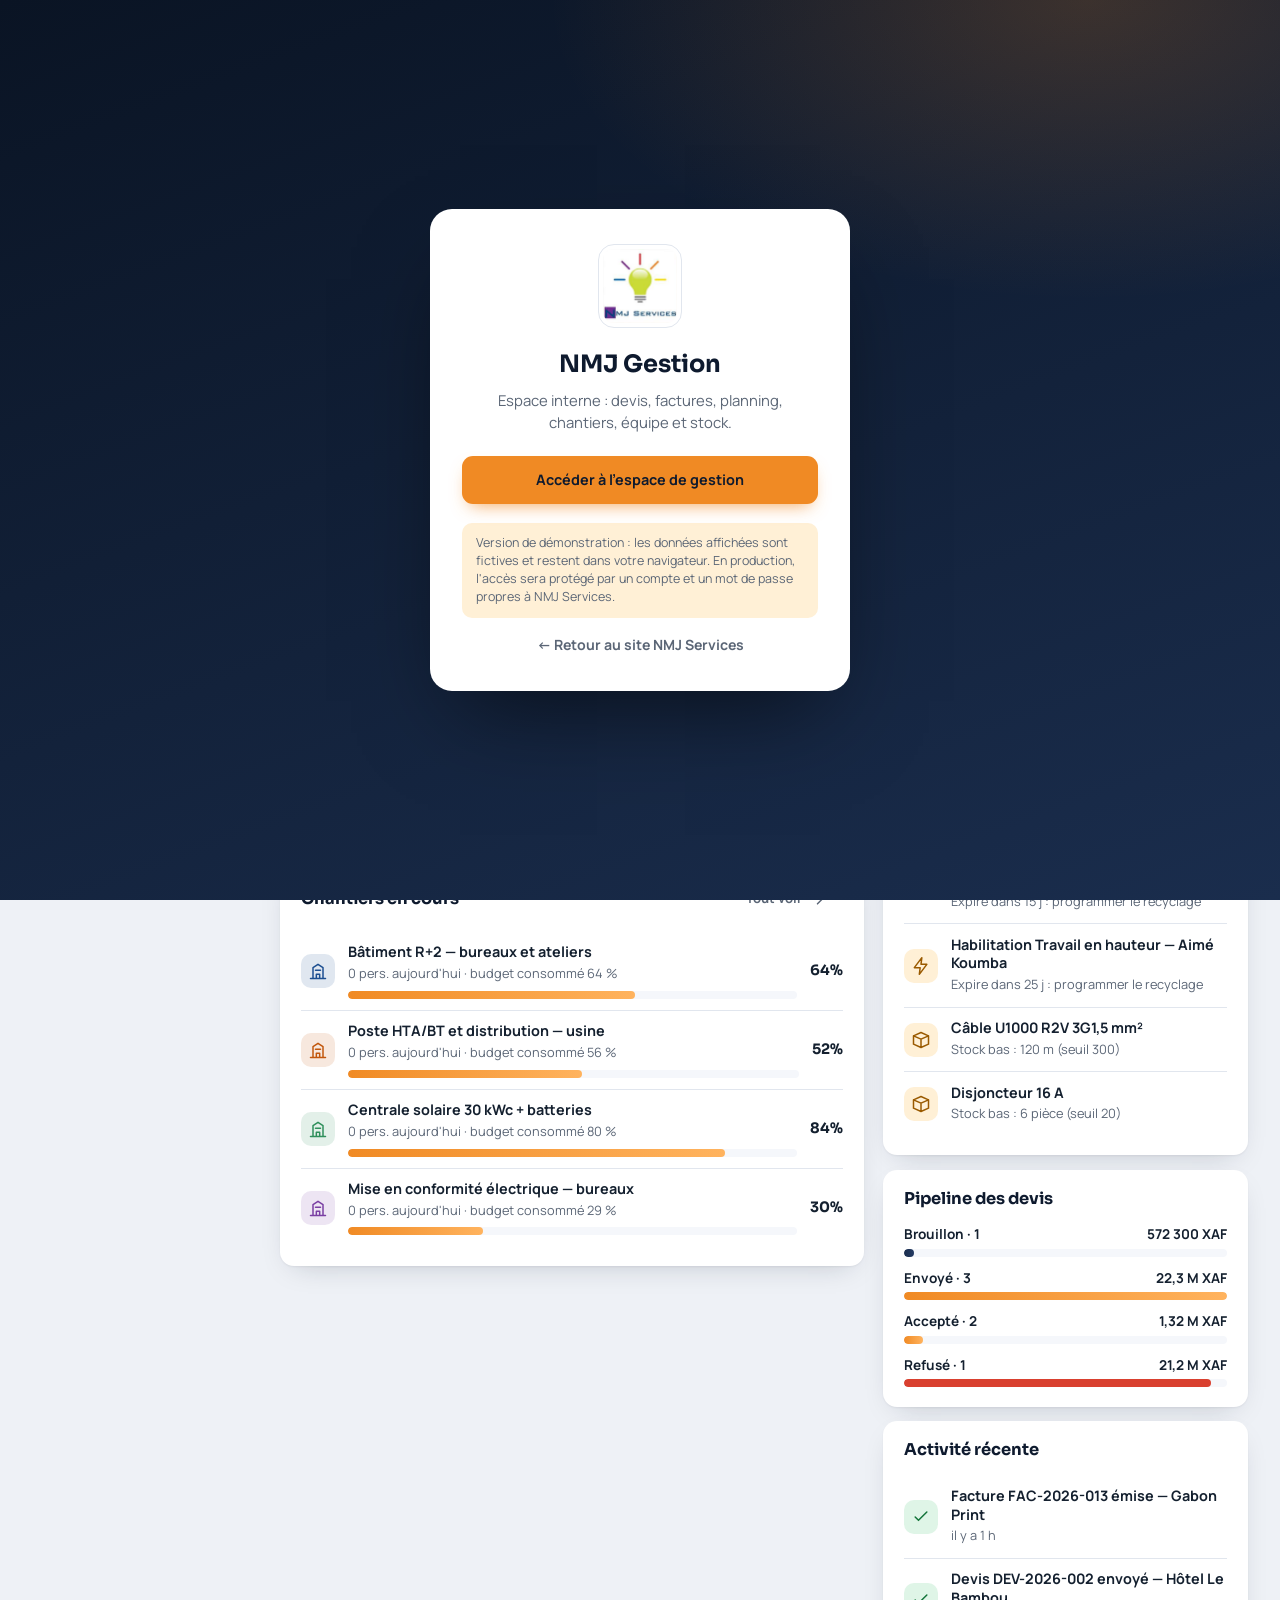
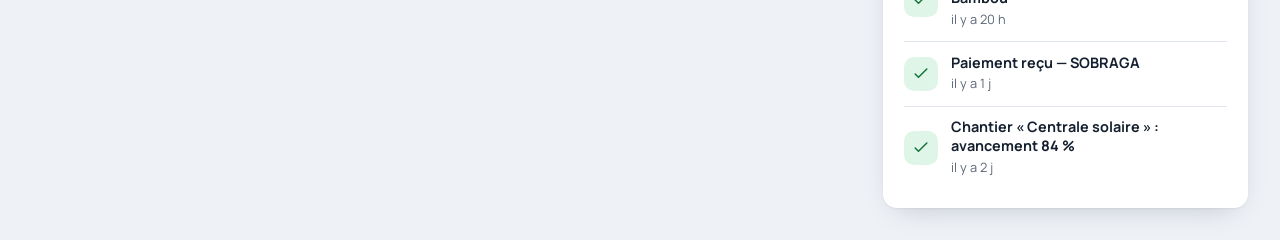
==== gestion/index.html @ 52f7b71d "Espace de gestion interne, simulateurs publics, crédit Nendja Co-Authored-By: Claude <noreply@anthro" ====
<!DOCTYPE html>
<html lang="fr">
<head>
  <meta charset="UTF-8">
  <meta name="viewport" content="width=device-width, initial-scale=1, viewport-fit=cover">
  <title>NMJ Gestion — Espace interne</title>
  <meta name="robots" content="noindex, nofollow">
  <meta name="theme-color" content="#0e1a2e">
  <link rel="icon" type="image/png" href="../assets/img/logo.png">
  <link rel="apple-touch-icon" href="../assets/img/logo.png">
  <link rel="preconnect" href="https://fonts.googleapis.com">
  <link rel="preconnect" href="https://fonts.gstatic.com" crossorigin>
  <link href="https://fonts.googleapis.com/css2?family=Sora:wght@500;600;700&family=Manrope:wght@400;500;600;700;800&display=swap" rel="stylesheet">
  <link rel="stylesheet" href="gestion.css">
</head>
<body>

<!-- Connexion (démonstration) -->
<div class="login" id="login">
  <div class="login__card">
    <img class="login__logo" src="../assets/img/logo.png" alt="Logo NMJ Services">
    <h1>NMJ Gestion</h1>
    <p>Espace interne : devis, factures, planning, chantiers, équipe et stock.</p>
    <button class="btn btn--pri btn--block" data-act="enter" style="min-height:48px">Accéder à l'espace de gestion</button>
    <p class="login__note">Version de démonstration : les données affichées sont fictives et restent dans votre navigateur. En production, l'accès sera protégé par un compte et un mot de passe propres à NMJ Services.</p>
    <a class="login__back" href="../">← Retour au site NMJ Services</a>
  </div>
</div>

<div class="app">
  <aside class="side">
    <a class="side__brand" href="#/dashboard"><img src="../assets/img/logo.png" alt=""><div><b>NMJ Gestion</b><small>ESPACE INTERNE</small></div></a>
    <nav id="nav" aria-label="Navigation de l'application"></nav>
    <div class="side__foot">
      <div class="user"><span class="avatar">NM</span><div><b>Direction NMJ</b><small>Administrateur (démo)</small></div></div>
      <a class="side__link" href="../">← Retour au site</a>
      <button class="side__link" style="background:none;border:0;text-align:left;font:inherit;font-weight:700;cursor:pointer" data-act="logout">Se déconnecter</button>
    </div>
  </aside>

  <div class="main">
    <header class="top">
      <a class="mobile-logo" href="#/dashboard" aria-label="Tableau de bord"><img src="../assets/img/logo.png" alt="" width="34" height="34"></a>
      <div><h1 id="title">Tableau de bord</h1><span class="date" id="date"></span></div>
      <span class="top__sp"></span>
      <button class="btn btn--pri desk-only" data-act="create"><svg class="i" viewBox="0 0 24 24"><path d="M12 5v14M5 12h14"/></svg>Créer</button>
    </header>
    <main class="view" id="view"></main>
  </div>
</div>

<nav class="tabbar" id="tabbar" aria-label="Navigation mobile"></nav>
<div id="modals"></div>

<script src="data.js"></script>
<script src="app.js"></script>
</body>
</html>
---- gestion/gestion.css ----
/* NMJ Gestion — interface interne (devis, factures, planning, RH, chantiers, stock) */
:root {
  --navy: #0e1a2e; --navy-2: #1a2d4d; --navy-3: #243b63;
  --orange: #f08a24; --orange-2: #ffb35e; --orange-d: #b4530b;
  --bg: #eef1f6; --card: #fff; --ink: #14202f; --muted: #5b6676; --line: #e1e6ee; --soft: #f5f7fb;
  --ok: #14753a; --ok-bg: #dff5e7; --warn: #9a5a00; --warn-bg: #fff0d6; --bad: #a82a1d; --bad-bg: #fde0dd; --info: #1d4f91; --info-bg: #e1ecfb;
  --ff-d: "Sora", "Manrope", system-ui, sans-serif; --ff: "Manrope", system-ui, -apple-system, "Segoe UI", sans-serif;
  --r: 14px; --shadow: 0 1px 2px rgba(14,26,46,.05), 0 10px 28px -14px rgba(14,26,46,.25);
  --side: 248px; --tab-h: 68px;
}
*, *::before, *::after { box-sizing: border-box; }
html, body { margin: 0; height: 100%; }
body { font-family: var(--ff); font-size: 15px; line-height: 1.5; color: var(--ink); background: var(--bg); -webkit-font-smoothing: antialiased; }
h1, h2, h3, h4 { font-family: var(--ff-d); margin: 0; line-height: 1.2; color: var(--navy); }
p { margin: 0; } ul { margin: 0; padding: 0; list-style: none; }
button, input, select, textarea { font: inherit; color: inherit; }
button { cursor: pointer; }
a { color: inherit; text-decoration: none; }
svg.i { width: 20px; height: 20px; fill: none; stroke: currentColor; stroke-width: 1.8; stroke-linecap: round; stroke-linejoin: round; flex: none; }
[hidden] { display: none !important; }

/* ---------- Connexion ---------- */
.login { position: fixed; inset: 0; z-index: 300; display: grid; place-items: center; padding: 1.2rem; background: radial-gradient(900px 500px at 85% 0%, rgba(240,138,36,.2), transparent 60%), linear-gradient(160deg, #0a1424, var(--navy-2)); }
.login__card { width: min(420px, 100%); background: #fff; border-radius: 22px; padding: 2.2rem 2rem; box-shadow: 0 40px 90px -30px rgba(0,0,0,.6); text-align: center; }
.login__logo { width: 84px; height: 84px; object-fit: contain; margin: 0 auto 1rem; border-radius: 16px; border: 1px solid var(--line); padding: 4px; }
.login h1 { font-size: 1.5rem; }
.login p { color: var(--muted); margin: .6rem 0 1.4rem; font-size: .93rem; }
.login__note { margin: 1.2rem 0 0 !important; font-size: .78rem !important; background: var(--warn-bg); color: var(--warn); border-radius: 10px; padding: .7rem .9rem; text-align: left; line-height: 1.45; }
.login__back { display: inline-block; margin-top: 1rem; font-weight: 700; font-size: .88rem; color: var(--muted); }

/* ---------- Boutons & formulaires ---------- */
.btn { display: inline-flex; align-items: center; justify-content: center; gap: .5rem; border: 1.5px solid transparent; border-radius: 11px; padding: .65rem 1.05rem; font-weight: 700; font-size: .9rem; min-height: 42px; transition: background .2s, transform .2s, border-color .2s, box-shadow .2s; white-space: nowrap; }
.btn:active { transform: scale(.98); }
.btn--pri { background: var(--orange); color: var(--navy); box-shadow: 0 8px 18px -8px rgba(240,138,36,.8); }
.btn--pri:hover { background: var(--orange-2); }
.btn--dark { background: var(--navy); color: #fff; } .btn--dark:hover { background: var(--navy-3); }
.btn--line { background: #fff; border-color: var(--line); color: var(--navy); } .btn--line:hover { border-color: var(--navy); }
.btn--ghost { background: transparent; color: var(--muted); } .btn--ghost:hover { background: var(--soft); color: var(--navy); }
.btn--wa { background: #25d366; color: #fff; } .btn--wa:hover { background: #1ebe5b; }
.btn--danger { background: var(--bad-bg); color: var(--bad); } .btn--danger:hover { background: #f9c8c3; }
.btn--sm { padding: .4rem .75rem; min-height: 34px; font-size: .82rem; border-radius: 9px; }
.btn--icon { padding: 0; width: 38px; min-height: 38px; }
.btn--block { width: 100%; }
label.f { display: grid; gap: .35rem; font-size: .72rem; font-weight: 800; letter-spacing: .08em; text-transform: uppercase; color: var(--muted); }
.in, select.in, textarea.in { width: 100%; font-size: .95rem; font-weight: 500; letter-spacing: 0; text-transform: none; color: var(--ink); background: #fff; border: 1.5px solid var(--line); border-radius: 10px; padding: .6rem .8rem; min-height: 42px; }
.in:focus { outline: 0; border-color: var(--orange); box-shadow: 0 0 0 3px rgba(240,138,36,.2); }
textarea.in { resize: vertical; min-height: 80px; }
.grid2 { display: grid; grid-template-columns: 1fr 1fr; gap: .9rem; } .grid3 { display: grid; grid-template-columns: repeat(3, 1fr); gap: .9rem; }
.stack { display: grid; gap: .9rem; }
.badge { display: inline-flex; align-items: center; gap: .3rem; font-size: .7rem; font-weight: 800; letter-spacing: .04em; padding: .22rem .6rem; border-radius: 999px; white-space: nowrap; }
.b-ok { background: var(--ok-bg); color: var(--ok); } .b-warn { background: var(--warn-bg); color: var(--warn); } .b-bad { background: var(--bad-bg); color: var(--bad); } .b-info { background: var(--info-bg); color: var(--info); } .b-mute { background: #e8ecf3; color: var(--muted); }

/* ---------- Structure ---------- */
.app { display: grid; grid-template-columns: var(--side) 1fr; min-height: 100vh; }
.side { background: linear-gradient(180deg, var(--navy), #0a1424); color: #cdd6e6; display: flex; flex-direction: column; position: sticky; top: 0; height: 100vh; padding: 1.2rem .9rem; }
.side__brand { display: flex; align-items: center; gap: .7rem; padding: .2rem .5rem 1.3rem; }
.side__brand img { width: 44px; height: 44px; border-radius: 11px; background: #fff; padding: 3px; object-fit: contain; }
.side__brand b { display: block; font-family: var(--ff-d); color: #fff; font-size: 1.02rem; line-height: 1.1; }
.side__brand small { font-size: .62rem; letter-spacing: .2em; color: var(--orange-2); font-weight: 800; }
.side nav { display: grid; gap: .15rem; overflow-y: auto; flex: 1; align-content: start; }
.nav__sec { font-size: .62rem; letter-spacing: .2em; font-weight: 800; color: #6f7f9b; padding: .9rem .7rem .35rem; text-transform: uppercase; }
.nav__a { display: flex; align-items: center; gap: .75rem; padding: .66rem .8rem; border-radius: 11px; font-weight: 700; font-size: .92rem; color: #cdd6e6; transition: background .2s, color .2s; }
.nav__a:hover { background: rgba(255,255,255,.06); color: #fff; }
.nav__a.is-on { background: var(--orange); color: var(--navy); }
.nav__a .n { margin-left: auto; font-size: .7rem; font-weight: 800; background: rgba(255,255,255,.12); border-radius: 999px; padding: .1rem .5rem; }
.nav__a.is-on .n { background: rgba(14,26,46,.18); }
.side__foot { border-top: 1px solid rgba(255,255,255,.1); padding-top: .9rem; display: grid; gap: .5rem; }
.user { display: flex; align-items: center; gap: .7rem; padding: .3rem .5rem; }
.avatar { width: 38px; height: 38px; border-radius: 50%; background: var(--navy-3); color: #fff; display: grid; place-items: center; font-weight: 800; font-size: .8rem; flex: none; }
.user b { display: block; color: #fff; font-size: .88rem; line-height: 1.2; } .user small { font-size: .74rem; color: #8b9bb8; }
.side__link { display: flex; gap: .6rem; align-items: center; padding: .5rem .8rem; font-size: .85rem; font-weight: 700; color: #9fb0cc; border-radius: 10px; } .side__link:hover { background: rgba(255,255,255,.06); color: #fff; }

.main { min-width: 0; display: flex; flex-direction: column; }
.top { position: sticky; top: 0; z-index: 40; display: flex; align-items: center; gap: 1rem; padding: .85rem clamp(1rem, 3vw, 2rem); background: rgba(238,241,246,.92); backdrop-filter: blur(10px); -webkit-backdrop-filter: blur(10px); border-bottom: 1px solid var(--line); }
.top h1 { font-size: 1.3rem; } .top .date { font-size: .82rem; color: var(--muted); font-weight: 600; text-transform: capitalize; }
.top__sp { flex: 1; }
.view { padding: clamp(1rem, 3vw, 2rem); display: grid; gap: 1.2rem; align-content: start; animation: in .35s ease; }
@keyframes in { from { opacity: 0; transform: translateY(8px); } }

.card { background: var(--card); border-radius: var(--r); box-shadow: var(--shadow); padding: 1.2rem 1.3rem; min-width: 0; }
.card__h { display: flex; align-items: center; justify-content: space-between; gap: .8rem; margin-bottom: 1rem; flex-wrap: wrap; }
.card__h h3 { font-size: 1.02rem; } .card__h small { color: var(--muted); font-weight: 600; }
.cols { display: grid; gap: 1.2rem; grid-template-columns: 1.6fr 1fr; align-items: start; }
.kpis { display: grid; grid-template-columns: repeat(auto-fit, minmax(190px, 1fr)); gap: 1rem; }
.kpi { background: var(--card); border-radius: var(--r); box-shadow: var(--shadow); padding: 1.1rem 1.2rem; position: relative; overflow: hidden; }
.kpi__ico { position: absolute; right: 1rem; top: 1rem; width: 38px; height: 38px; border-radius: 11px; display: grid; place-items: center; background: var(--soft); color: var(--navy-2); }
.kpi small { display: block; font-size: .7rem; letter-spacing: .12em; text-transform: uppercase; font-weight: 800; color: var(--muted); }
.kpi b { display: block; font-family: var(--ff-d); font-size: 1.6rem; color: var(--navy); margin: .35rem 0 .1rem; letter-spacing: -.02em; }
.kpi span { font-size: .8rem; color: var(--muted); font-weight: 600; }
.kpi--hot { background: linear-gradient(140deg, var(--navy-2), var(--navy)); } .kpi--hot small, .kpi--hot span { color: #aab8d2; } .kpi--hot b { color: #fff; } .kpi--hot .kpi__ico { background: rgba(255,255,255,.1); color: var(--orange-2); }
.quick { display: flex; flex-wrap: wrap; gap: .6rem; }
.bar { height: 8px; border-radius: 99px; background: var(--soft); overflow: hidden; } .bar i { display: block; height: 100%; border-radius: 99px; background: linear-gradient(90deg, var(--orange), var(--orange-2)); transition: width .8s cubic-bezier(.2,.7,.2,1); }
.bar--navy i { background: linear-gradient(90deg, var(--navy-2), var(--navy-3)); } .bar--red i { background: #d9402f; }
.list > li { display: flex; gap: .8rem; align-items: center; padding: .7rem 0; border-bottom: 1px solid var(--line); } .list > li:last-child { border-bottom: 0; }
.list .dot { width: 34px; height: 34px; border-radius: 10px; display: grid; place-items: center; flex: none; }
.list .dot.bad { background: var(--bad-bg); color: var(--bad); } .list .dot.warn { background: var(--warn-bg); color: var(--warn); } .list .dot.info { background: var(--info-bg); color: var(--info); } .list .dot.ok { background: var(--ok-bg); color: var(--ok); }
.list b { display: block; font-size: .9rem; line-height: 1.3; } .list small { color: var(--muted); font-size: .8rem; }
.empty { text-align: center; padding: 2rem 1rem; color: var(--muted); font-weight: 600; }

/* ---------- Barre d'outils de liste ---------- */
.toolbar { display: flex; gap: .7rem; flex-wrap: wrap; align-items: center; }
.search { position: relative; flex: 1 1 220px; max-width: 360px; } .search svg { position: absolute; left: .8rem; top: 50%; transform: translateY(-50%); color: var(--muted); width: 18px; height: 18px; } .search input { padding-left: 2.4rem; }
.chips { display: flex; gap: .4rem; flex-wrap: wrap; } .chip { border: 1.5px solid var(--line); background: #fff; border-radius: 999px; padding: .38rem .85rem; font-weight: 700; font-size: .82rem; color: var(--muted); min-height: 36px; } .chip.is-on { background: var(--navy); border-color: var(--navy); color: #fff; }
.chip .n { opacity: .6; margin-left: .3rem; }

/* ---------- Tableaux ---------- */
.tbl { width: 100%; border-collapse: collapse; }
.tbl th { text-align: left; font-size: .68rem; letter-spacing: .12em; text-transform: uppercase; color: var(--muted); font-weight: 800; padding: .6rem .8rem; border-bottom: 2px solid var(--line); white-space: nowrap; }
.tbl td { padding: .8rem; border-bottom: 1px solid var(--line); vertical-align: middle; }
.tbl tbody tr { transition: background .15s; } .tbl tbody tr[data-act] { cursor: pointer; } .tbl tbody tr:hover { background: var(--soft); }
.tbl .r { text-align: right; } .tbl .num { font-variant-numeric: tabular-nums; white-space: nowrap; }
.tbl .strong { font-weight: 800; color: var(--navy); } .tbl .sub { display: block; font-size: .78rem; color: var(--muted); font-weight: 600; }
.tbl .acts { display: flex; gap: .3rem; justify-content: flex-end; }

/* ---------- Cartes de ressources ---------- */
.cards { display: grid; grid-template-columns: repeat(auto-fill, minmax(290px, 1fr)); gap: 1rem; }
.rc { background: var(--card); border-radius: var(--r); box-shadow: var(--shadow); padding: 1.1rem 1.2rem; display: grid; gap: .8rem; cursor: pointer; transition: transform .2s, box-shadow .2s; border: 2px solid transparent; }
.rc:hover { transform: translateY(-3px); border-color: rgba(240,138,36,.4); }
.rc__top { display: flex; gap: .8rem; align-items: center; } .rc__top b { display: block; color: var(--navy); line-height: 1.25; } .rc__top small { color: var(--muted); font-weight: 600; font-size: .82rem; }
.rc .avatar { width: 46px; height: 46px; background: var(--navy-2); font-size: .95rem; }
.rc__tags { display: flex; flex-wrap: wrap; gap: .35rem; }
.rc__meta { display: flex; justify-content: space-between; font-size: .8rem; color: var(--muted); font-weight: 700; }

/* ---------- Planning ---------- */
.plan-wrap { overflow-x: auto; border-radius: var(--r); background: var(--card); box-shadow: var(--shadow); }
.plan { border-collapse: separate; border-spacing: 0; min-width: 760px; width: 100%; }
.plan th { padding: .7rem .5rem; font-size: .72rem; letter-spacing: .1em; text-transform: uppercase; color: var(--muted); font-weight: 800; text-align: center; border-bottom: 2px solid var(--line); background: var(--soft); position: sticky; top: 0; }
.plan th.today { background: var(--orange); color: var(--navy); }
.plan th small { display: block; font-size: 1rem; letter-spacing: 0; color: inherit; font-family: var(--ff-d); }
.plan td, .plan th:first-child { border-bottom: 1px solid var(--line); }
.plan td.who, .plan th:first-child { text-align: left; position: sticky; left: 0; background: #fff; z-index: 2; min-width: 190px; padding: .55rem .9rem; border-right: 1px solid var(--line); }
.plan th:first-child { background: var(--soft); }
.plan div.who { display: flex; align-items: center; gap: .65rem; } .plan .who b { display: block; font-size: .86rem; line-height: 1.2; } .plan .who small { font-size: .74rem; color: var(--muted); font-weight: 600; } .plan .who .avatar { width: 32px; height: 32px; font-size: .7rem; }
.plan td.c { padding: .3rem; text-align: center; min-width: 96px; }
.cell { width: 100%; min-height: 46px; border-radius: 10px; border: 1.5px dashed var(--line); background: transparent; font-size: .74rem; font-weight: 800; line-height: 1.2; padding: .3rem .4rem; color: var(--muted); transition: transform .15s; }
.cell:hover { transform: scale(1.03); border-color: var(--orange); }
.cell.on { border: 0; color: #fff; }
.cell.conge { background: #8a97ad; color: #fff; border: 0; } .cell.formation { background: #6c4fb8; color: #fff; border: 0; } .cell.maladie { background: #c0575a; color: #fff; border: 0; }
.legend { display: flex; flex-wrap: wrap; gap: .5rem .9rem; font-size: .8rem; font-weight: 700; color: var(--muted); } .legend i { display: inline-block; width: 12px; height: 12px; border-radius: 4px; margin-right: .35rem; vertical-align: -1px; }
.weeknav { display: flex; align-items: center; gap: .5rem; } .weeknav b { font-family: var(--ff-d); color: var(--navy); min-width: 190px; text-align: center; }

/* ---------- Graphique ---------- */
.chart { width: 100%; height: auto; display: block; } .chart text { font-family: var(--ff); font-size: 11px; fill: var(--muted); font-weight: 700; }
.lg { display: flex; gap: 1rem; font-size: .8rem; font-weight: 700; color: var(--muted); } .lg i { display: inline-block; width: 10px; height: 10px; border-radius: 3px; margin-right: .35rem; }
.funnel { display: grid; gap: .7rem; } .funnel div { display: grid; gap: .25rem; } .funnel span { display: flex; justify-content: space-between; font-size: .85rem; font-weight: 700; }

/* ---------- Modales ---------- */
.ov { position: fixed; inset: 0; z-index: 200; background: rgba(10,20,36,.55); backdrop-filter: blur(3px); display: grid; place-items: center; padding: 1.2rem; animation: fade .2s; overflow-y: auto; }
@keyframes fade { from { opacity: 0; } }
.modal { width: min(560px, 100%); max-height: calc(100vh - 2.4rem); background: #fff; border-radius: 20px; display: flex; flex-direction: column; box-shadow: 0 40px 90px -30px rgba(0,0,0,.6); animation: up .3s cubic-bezier(.2,.7,.2,1); }
.modal--lg { width: min(940px, 100%); } .modal--doc { width: min(860px, 100%); }
@keyframes up { from { transform: translateY(24px); opacity: 0; } }
.modal__h { display: flex; align-items: center; justify-content: space-between; gap: 1rem; padding: 1.1rem 1.4rem; border-bottom: 1px solid var(--line); } .modal__h h3 { font-size: 1.12rem; }
.modal__b { padding: 1.3rem 1.4rem; overflow-y: auto; flex: 1; }
.modal__f { display: flex; gap: .6rem; flex-wrap: wrap; justify-content: flex-end; padding: 1rem 1.4rem; border-top: 1px solid var(--line); background: var(--soft); border-radius: 0 0 20px 20px; }
.modal__f .sp { flex: 1; }
.pick { display: grid; gap: .5rem; } .pick button { display: flex; align-items: center; gap: .7rem; text-align: left; width: 100%; padding: .75rem .9rem; border-radius: 11px; border: 1.5px solid var(--line); background: #fff; font-weight: 700; min-height: 48px; } .pick button:hover, .pick button.is-on { border-color: var(--orange); background: #fff7ee; } .pick i { width: 14px; height: 14px; border-radius: 5px; flex: none; }
.toast { position: fixed; left: 50%; bottom: 1.4rem; transform: translateX(-50%); z-index: 400; background: var(--navy); color: #fff; padding: .75rem 1.2rem; border-radius: 12px; font-weight: 700; font-size: .9rem; box-shadow: 0 14px 34px -10px rgba(0,0,0,.5); animation: up .3s; max-width: calc(100vw - 2rem); }

/* Éditeur de lignes */
.lines { display: grid; gap: .5rem; }
.ln { display: grid; grid-template-columns: 1fr 70px 80px 120px 110px 36px; gap: .5rem; align-items: center; }
.ln--h { font-size: .66rem; letter-spacing: .1em; text-transform: uppercase; color: var(--muted); font-weight: 800; }
.ln .tot { text-align: right; font-weight: 800; color: var(--navy); font-variant-numeric: tabular-nums; font-size: .9rem; }
.sum { margin-left: auto; width: min(340px, 100%); display: grid; gap: .4rem; font-size: .92rem; } .sum div { display: flex; justify-content: space-between; } .sum .big { font-family: var(--ff-d); font-size: 1.2rem; font-weight: 700; color: var(--navy); border-top: 2px solid var(--navy); padding-top: .5rem; margin-top: .2rem; }

/* Document imprimable */
.doc { background: #fff; color: #1a2332; padding: 2.2rem; font-size: 13.5px; line-height: 1.5; }
.doc__top { display: flex; justify-content: space-between; gap: 1.5rem; align-items: flex-start; border-bottom: 3px solid var(--orange); padding-bottom: 1.2rem; }
.doc__co { display: flex; gap: 1rem; align-items: center; } .doc__co img { width: 74px; height: 74px; object-fit: contain; } .doc__co b { font-family: var(--ff-d); font-size: 1.15rem; color: var(--navy); display: block; } .doc__co span { font-size: 12px; color: #4a566a; display: block; }
.doc__ttl { text-align: right; } .doc__ttl h2 { font-size: 1.7rem; letter-spacing: .06em; color: var(--navy); } .doc__ttl span { display: block; font-size: 12.5px; color: #4a566a; font-weight: 600; }
.doc__meta { display: grid; grid-template-columns: 1fr 1fr; gap: 1.2rem; margin: 1.3rem 0; }
.doc__box { border: 1px solid var(--line); border-radius: 10px; padding: .9rem 1rem; } .doc__box small { display: block; font-size: 10.5px; letter-spacing: .14em; text-transform: uppercase; color: var(--orange-d); font-weight: 800; margin-bottom: .25rem; }
.doc table { width: 100%; border-collapse: collapse; margin: .6rem 0 1rem; } .doc th { background: var(--navy); color: #fff; font-size: 11px; letter-spacing: .08em; text-transform: uppercase; padding: .55rem .6rem; text-align: left; } .doc td { padding: .55rem .6rem; border-bottom: 1px solid var(--line); vertical-align: top; } .doc .r { text-align: right; white-space: nowrap; }
.doc__tot { margin-left: auto; width: 320px; max-width: 100%; } .doc__tot div { display: flex; justify-content: space-between; padding: .3rem 0; } .doc__tot .g { background: var(--navy); color: #fff; padding: .6rem .8rem; border-radius: 8px; font-weight: 800; font-size: 1.05rem; margin-top: .3rem; }
.doc__letters { margin: 1rem 0; font-style: italic; color: #3a465a; } .doc__foot { margin-top: 1.6rem; padding-top: .9rem; border-top: 1px solid var(--line); font-size: 11px; color: #667189; text-align: center; }
.doc__sign { display: grid; grid-template-columns: 1fr 1fr; gap: 1.5rem; margin-top: 1.4rem; } .doc__sign div { border: 1px dashed #b7c0cf; border-radius: 10px; height: 96px; padding: .5rem .7rem; font-size: 11.5px; color: #667189; }
.stamp { display: inline-block; border: 3px solid var(--ok); color: var(--ok); border-radius: 10px; padding: .1rem .8rem; font-weight: 800; letter-spacing: .1em; transform: rotate(-6deg); font-size: 1.1rem; margin-top: .4rem; }

/* ---------- Barre mobile ---------- */
.tabbar { display: none; }
@media (max-width: 1020px) {
  .cols { grid-template-columns: 1fr; }
  .app { grid-template-columns: minmax(0, 1fr); }
  .side { display: none; }
  .view { padding-bottom: calc(var(--tab-h) + 2rem + env(safe-area-inset-bottom)); }
  .top { padding: .7rem 1rem; } .top h1 { font-size: 1.1rem; } .top .date { display: none; }
  .tabbar { display: grid; grid-template-columns: repeat(5, 1fr); position: fixed; left: 0; right: 0; bottom: 0; z-index: 90; background: rgba(14,26,46,.97); backdrop-filter: blur(14px); -webkit-backdrop-filter: blur(14px); padding: .35rem .3rem calc(.35rem + env(safe-area-inset-bottom)); box-shadow: 0 -12px 30px -12px rgba(0,0,0,.5); }
  .tabbar a, .tabbar button { display: flex; flex-direction: column; align-items: center; justify-content: center; gap: .2rem; min-height: 52px; background: none; border: 0; color: #9fb0cc; font-size: .66rem; font-weight: 700; border-radius: 12px; -webkit-tap-highlight-color: transparent; }
  .tabbar .is-on { color: var(--orange-2); } .tabbar .is-on svg { stroke: var(--orange-2); }
  .tabbar .plus { color: var(--navy); } .tabbar .plus svg { width: 26px; height: 26px; padding: 12px; box-sizing: content-box; background: var(--orange); border-radius: 50%; margin-top: -24px; box-shadow: 0 10px 22px -6px rgba(240,138,36,.8), 0 0 0 5px rgba(14,26,46,.97); stroke: var(--navy); } .tabbar .plus span { color: var(--orange-2); margin-top: -2px; }
}
@media (max-width: 760px) {
  .grid2, .grid3 { grid-template-columns: 1fr; }
  .ov { padding: 0; align-items: end; } .modal, .modal--lg, .modal--doc { width: 100%; max-height: 94vh; border-radius: 22px 22px 0 0; } .modal__f { border-radius: 0; padding-bottom: calc(1rem + env(safe-area-inset-bottom)); }
  .modal__f .btn { flex: 1 1 auto; }
  .ln { grid-template-columns: 1fr 1fr 1fr 36px; } .ln > :first-child { grid-column: 1 / -1; } .ln .tot { grid-column: 1 / 4; text-align: left; } .ln--h { display: none; }
  .ln .in[name=pu] { grid-column: auto; }
  .doc { padding: 1.1rem; font-size: 12.5px; } .doc__top, .doc__meta, .doc__sign { grid-template-columns: 1fr; display: grid; } .doc__ttl { text-align: left; } .doc table { display: block; overflow-x: auto; }
  .kpis { grid-template-columns: 1fr 1fr; gap: .7rem; } .kpi { padding: .9rem; } .kpi b { font-size: 1.25rem; } .kpi__ico { display: none; }
  .quick .btn { flex: 1 1 45%; }
  .card { padding: 1rem; }
  .weeknav b { min-width: 0; flex: 1; font-size: .9rem; }
  .search { max-width: none; }
  .chips { flex-wrap: nowrap; overflow-x: auto; margin-inline: -1rem; padding-inline: 1rem; scrollbar-width: none; width: calc(100% + 2rem); } .chips::-webkit-scrollbar { display: none; } .chip { flex: none; }
  /* tableaux -> cartes */
  .tbl thead { display: none; } .tbl, .tbl tbody, .tbl tr, .tbl td { display: block; width: 100%; }
  .tbl tr { background: var(--card); border-radius: var(--r); box-shadow: var(--shadow); padding: .8rem 1rem; margin-bottom: .7rem; }
  .tbl td { border: 0; padding: .25rem 0; display: flex; justify-content: space-between; gap: 1rem; text-align: right; align-items: center; }
  .tbl td::before { content: attr(data-l); font-size: .68rem; font-weight: 800; letter-spacing: .1em; text-transform: uppercase; color: var(--muted); text-align: left; flex: none; }
  .tbl td.first { font-size: 1.02rem; } .tbl td.first::before, .tbl td.acts-c::before { display: none; } .tbl td.first { justify-content: flex-start; text-align: left; }
  .tbl .acts { justify-content: flex-start; }
  .tbl .sub { display: inline; margin-left: .4rem; }
}
@media print {
  body * { visibility: hidden; } .doc, .doc * { visibility: visible; } .doc { position: absolute; left: 0; top: 0; width: 100%; padding: 0; } .ov { background: none; }
  @page { margin: 14mm; }
}
@media (prefers-reduced-motion: reduce) { * { animation: none !important; transition: none !important; } }

.mobile-logo { display: none; } .mobile-logo img { border-radius: 9px; background: #fff; padding: 2px; object-fit: contain; }
@media (max-width: 1020px) { .mobile-logo { display: block; line-height: 0; } .desk-only { display: none; } }

.tbl td.first, .tbl td[data-l="Date"], .tbl td[data-l="Émise"], .tbl td[data-l="Échéance"] { white-space: nowrap; }
@media (max-width: 760px) {
  .toolbar { display: grid; grid-template-columns: minmax(0, 1fr); gap: .7rem; }
  .toolbar > .btn, .toolbar > button { width: 100%; }
  .toolbar > span { display: none; }
  .tbl td[data-l="Client"], .tbl td[data-l="Article"], .tbl td[data-l="Contact"] { display: block; text-align: left; }
  .tbl td[data-l="Client"]::before, .tbl td[data-l="Contact"]::before { display: block; margin-bottom: .1rem; }
  .tbl td[data-l="Client"] .sub, .tbl td[data-l="Article"] .sub, .tbl td[data-l="Contact"] .sub { display: block; margin: 0; }
  .tbl td.first { white-space: normal; }
  .plan td.who, .plan th:first-child { min-width: 150px; }
  .plan td.c { min-width: 88px; }
  .weeknav { flex: 1; }
}
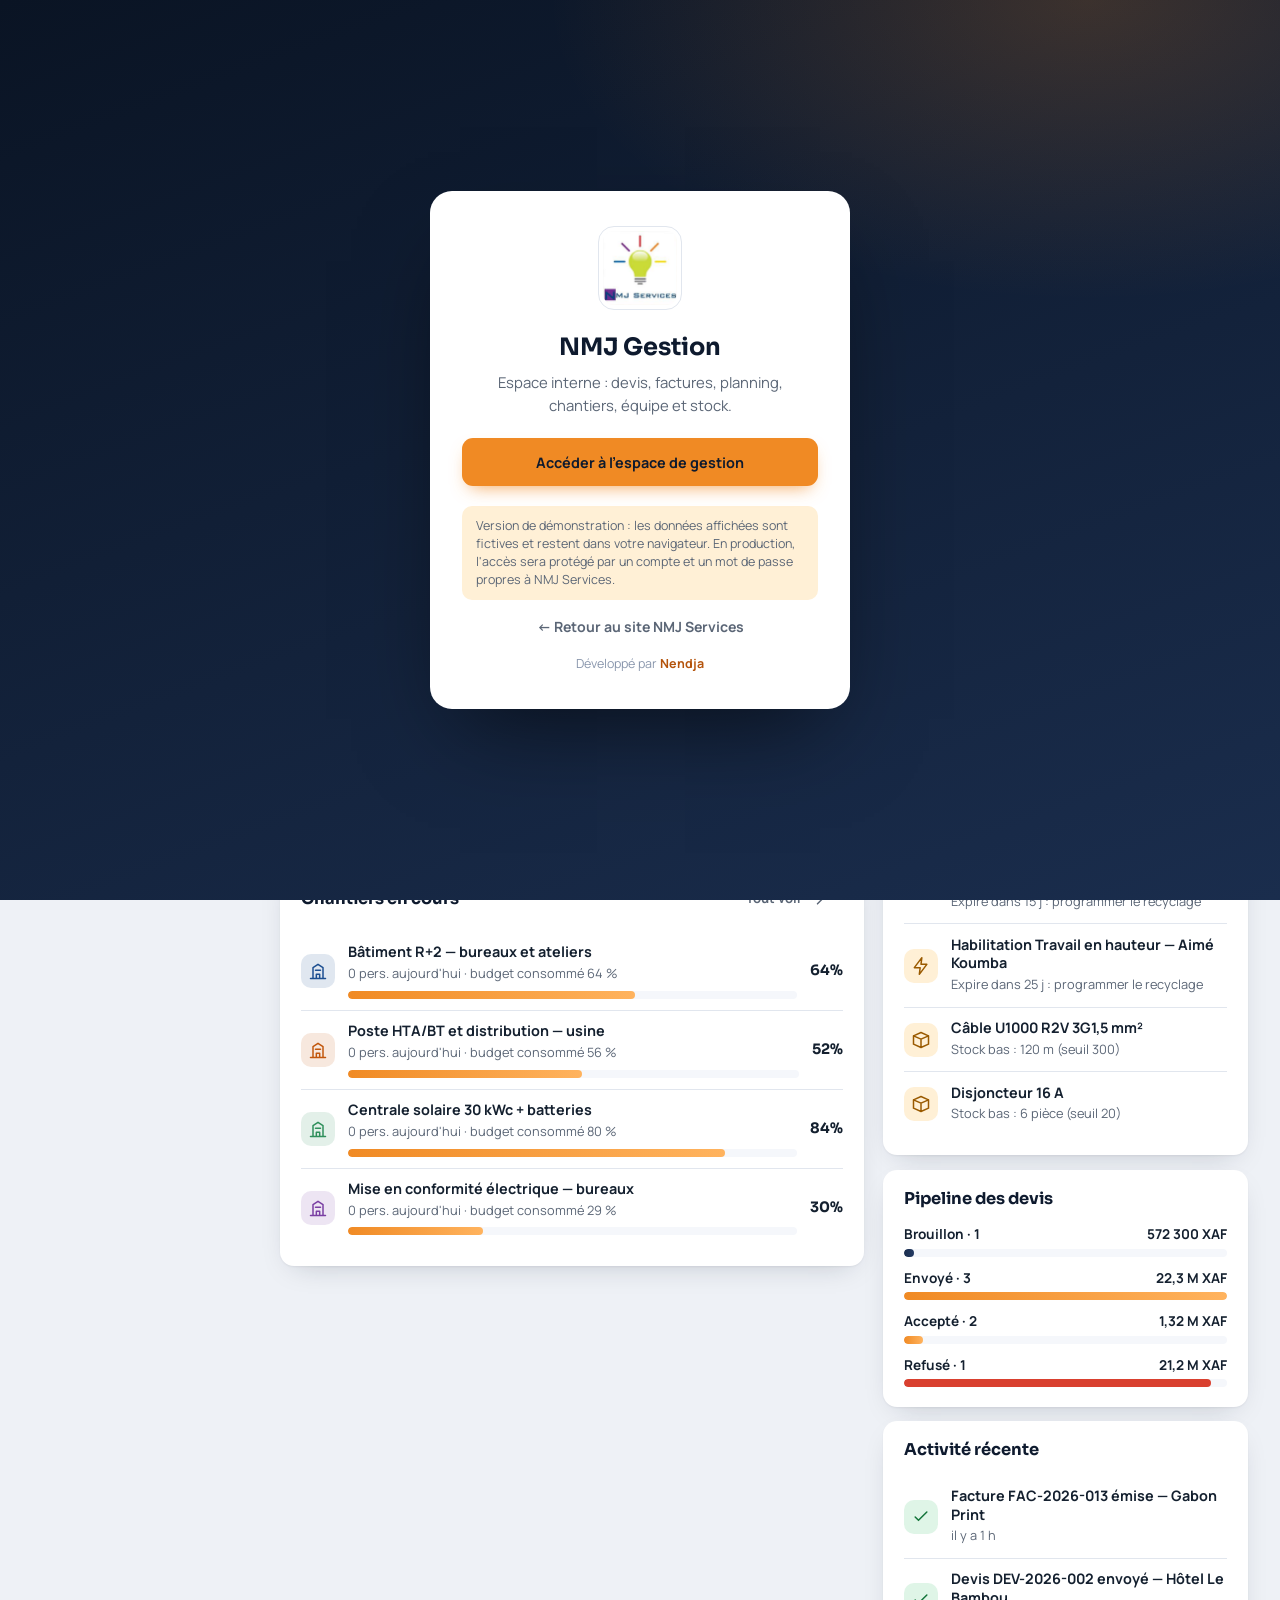
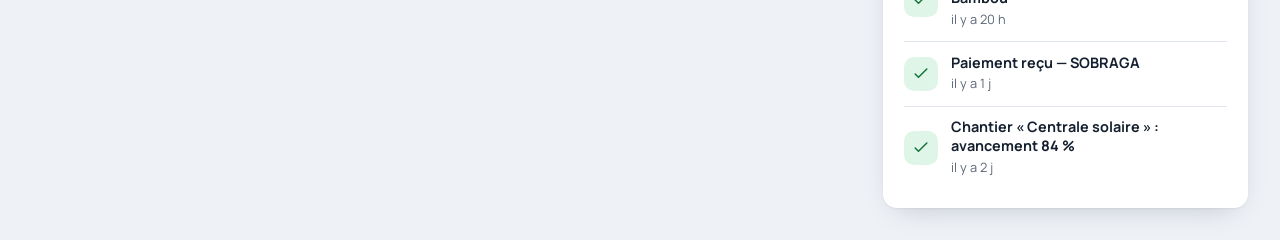
==== commit 2a6853f1: "Crédit Nendja sur l'écran de connexion Co-Authored-By: Claude <noreply@anthropic.com>" ====
--- a/gestion/index.html
+++ b/gestion/index.html
@@ -24,6 +24,7 @@
     <button class="btn btn--pri btn--block" data-act="enter" style="min-height:48px">Accéder à l'espace de gestion</button>
     <p class="login__note">Version de démonstration : les données affichées sont fictives et restent dans votre navigateur. En production, l'accès sera protégé par un compte et un mot de passe propres à NMJ Services.</p>
     <a class="login__back" href="../">← Retour au site NMJ Services</a>
+    <p style="margin:1rem 0 0;font-size:.78rem;color:#8a97ad">Développé par <b style="color:#b4530b">Nendja</b></p>
   </div>
 </div>
 
